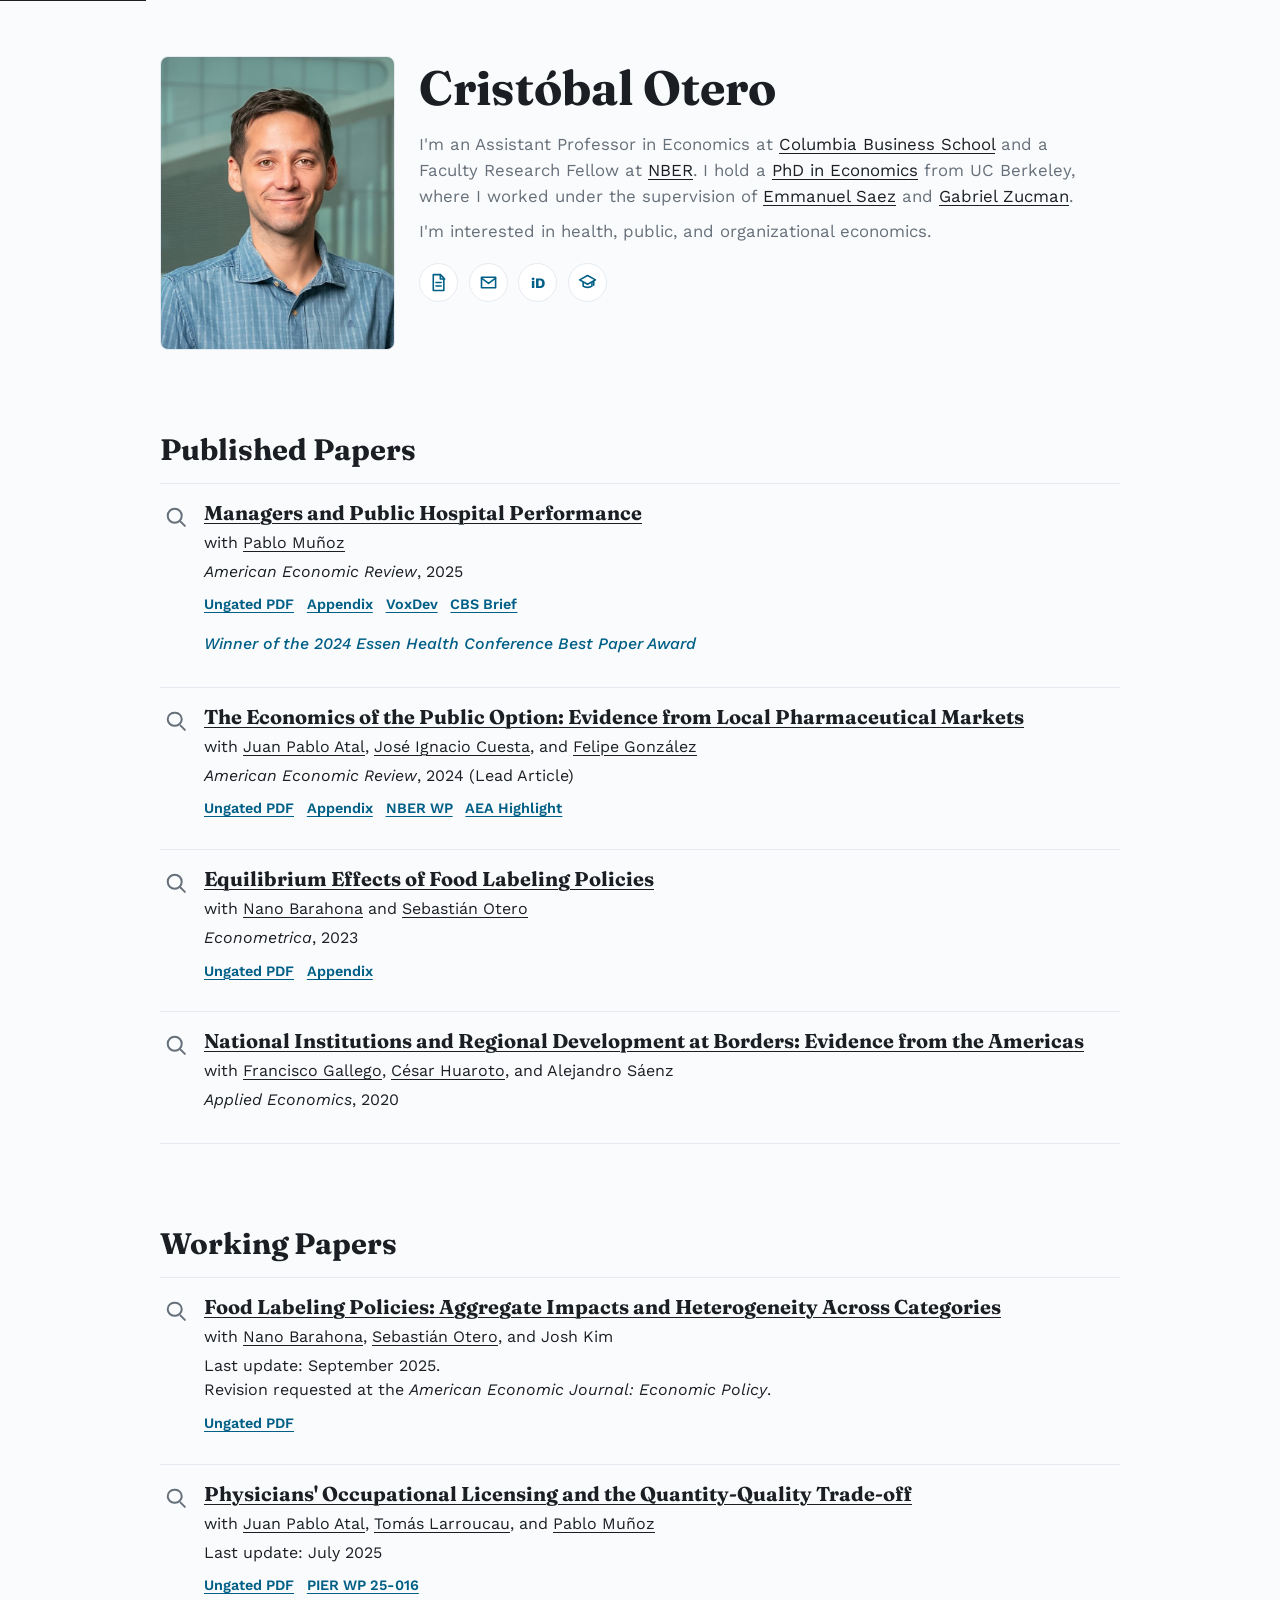
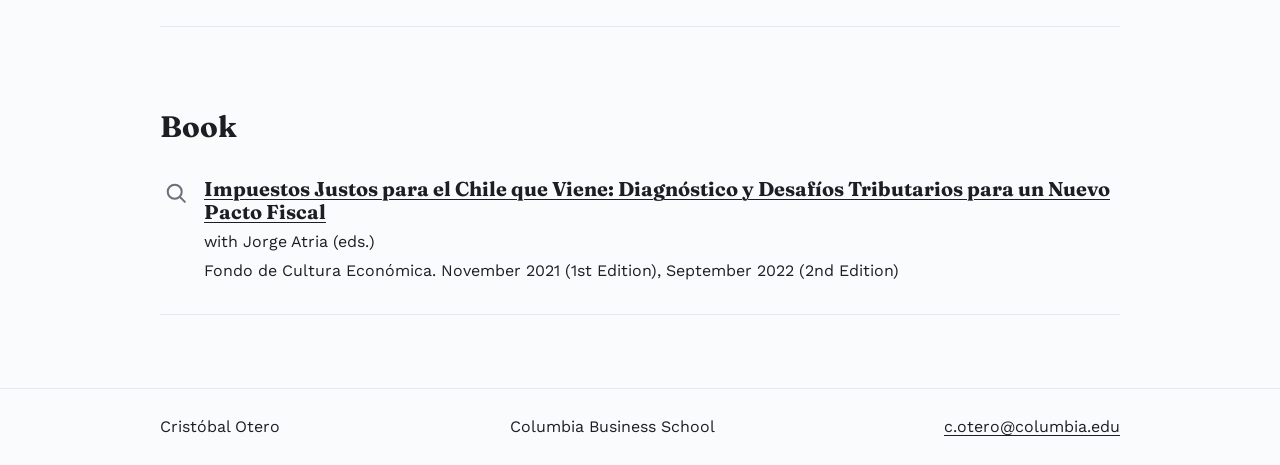
==== contact.html @ 00bd180c "Finalize website launch updates" ====
<!DOCTYPE html>
<html lang="en">
  <head>
    <meta charset="UTF-8" />
    <meta name="viewport" content="width=device-width, initial-scale=1.0" />
    <meta http-equiv="refresh" content="0; url=index.html" />
    <link rel="canonical" href="index.html" />
    <title>Redirecting | Cristóbal Otero</title>
    <script>window.location.replace("index.html");</script>
  </head>
  <body>
    <p>This page has moved to <a href="index.html">Cristóbal Otero</a>.</p>
  </body>
</html>
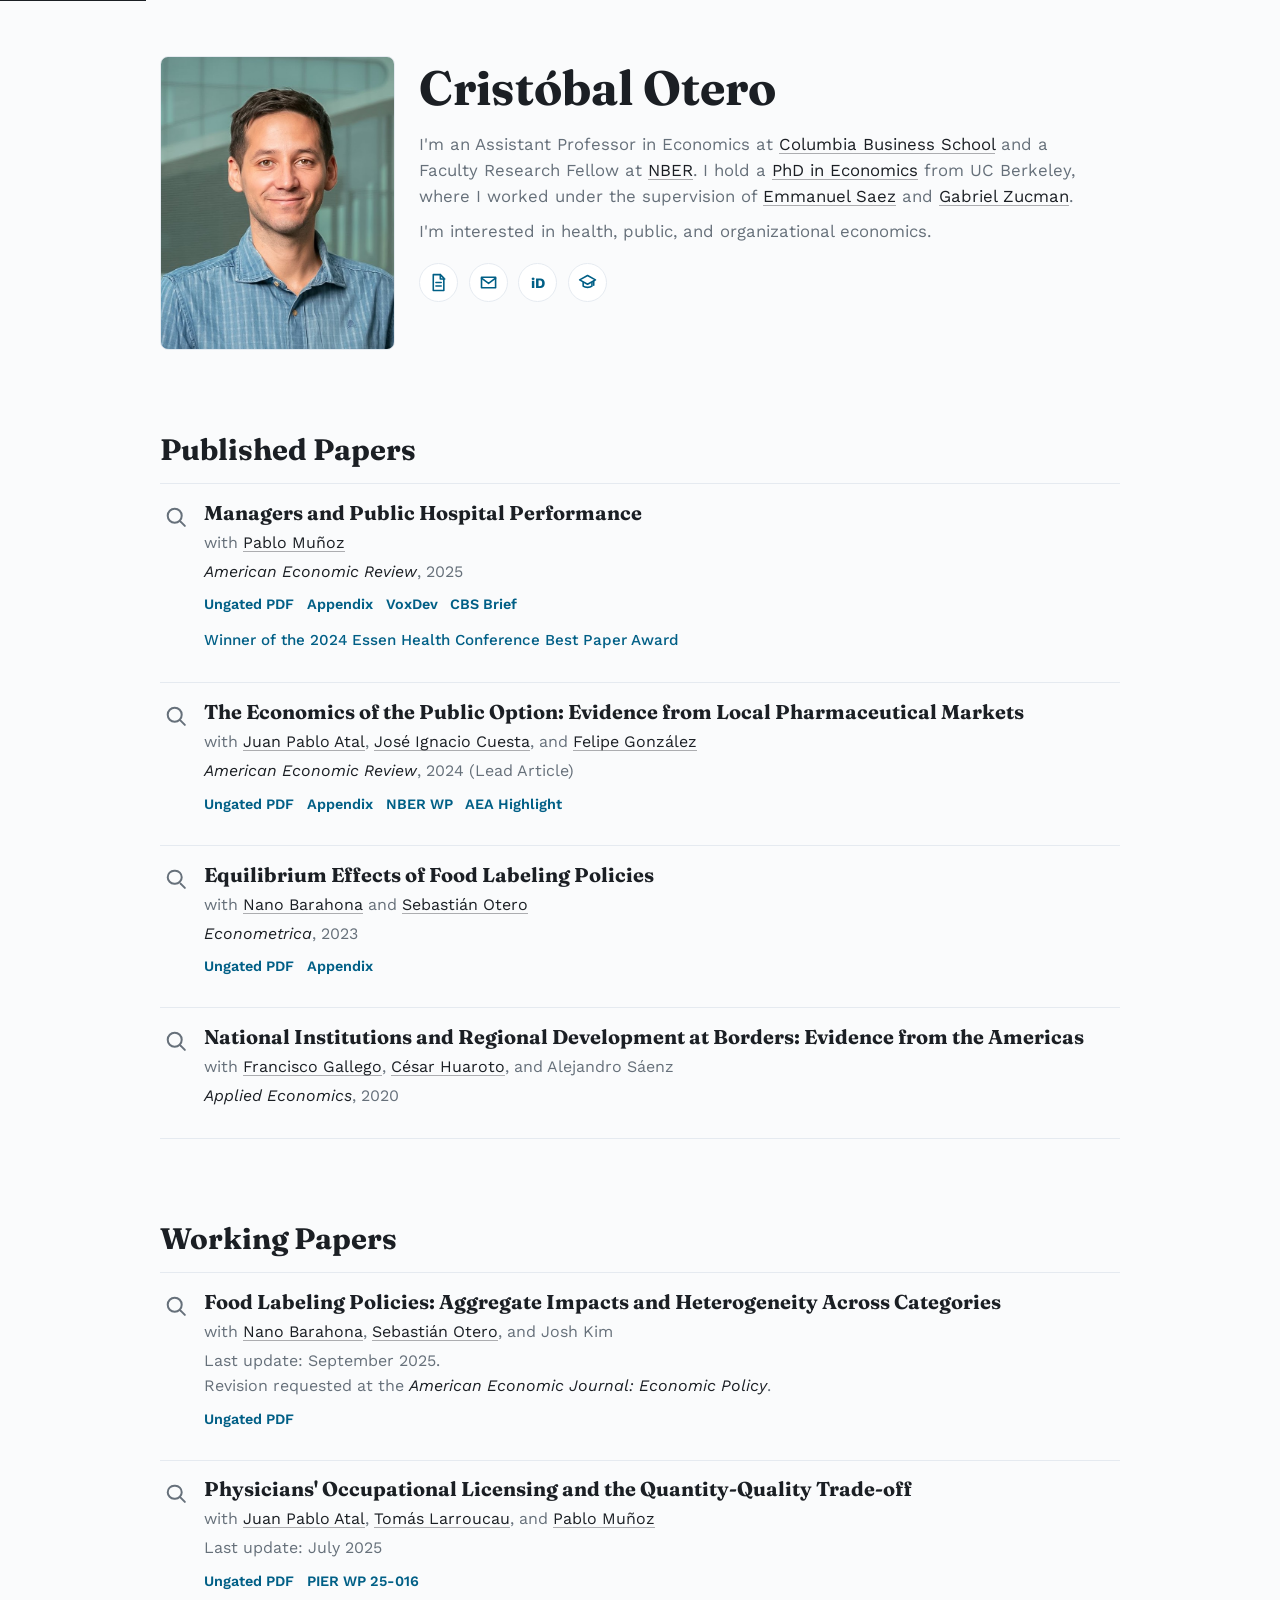
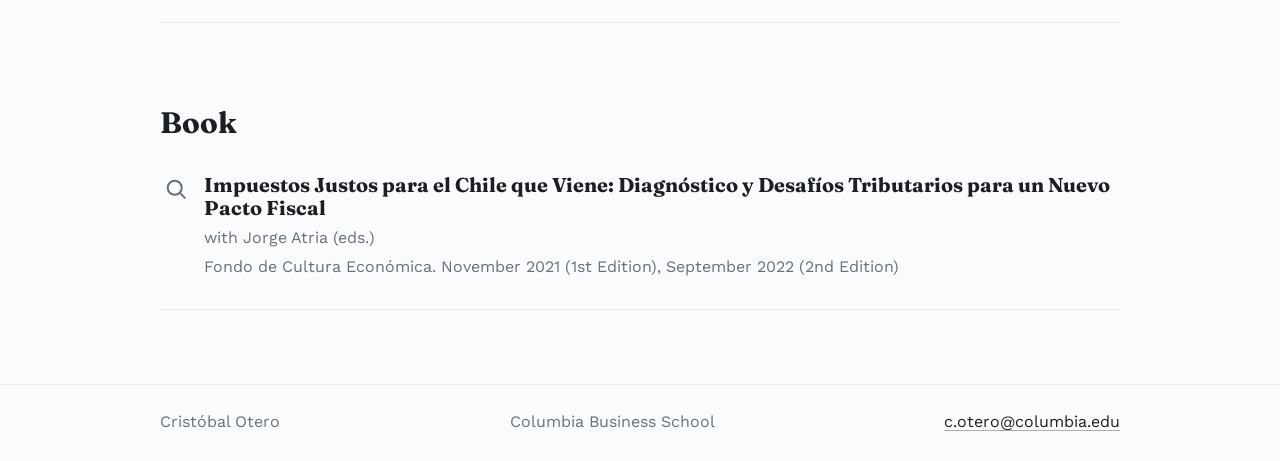
==== commit b34b496d: "Add search indexing metadata" ====
--- a/contact.html
+++ b/contact.html
@@ -3,8 +3,9 @@
   <head>
     <meta charset="UTF-8" />
     <meta name="viewport" content="width=device-width, initial-scale=1.0" />
+    <meta name="robots" content="noindex, follow" />
     <meta http-equiv="refresh" content="0; url=index.html" />
-    <link rel="canonical" href="index.html" />
+    <link rel="canonical" href="https://www.cristobalotero.com/" />
     <title>Redirecting | Cristóbal Otero</title>
     <script>window.location.replace("index.html");</script>
   </head>
